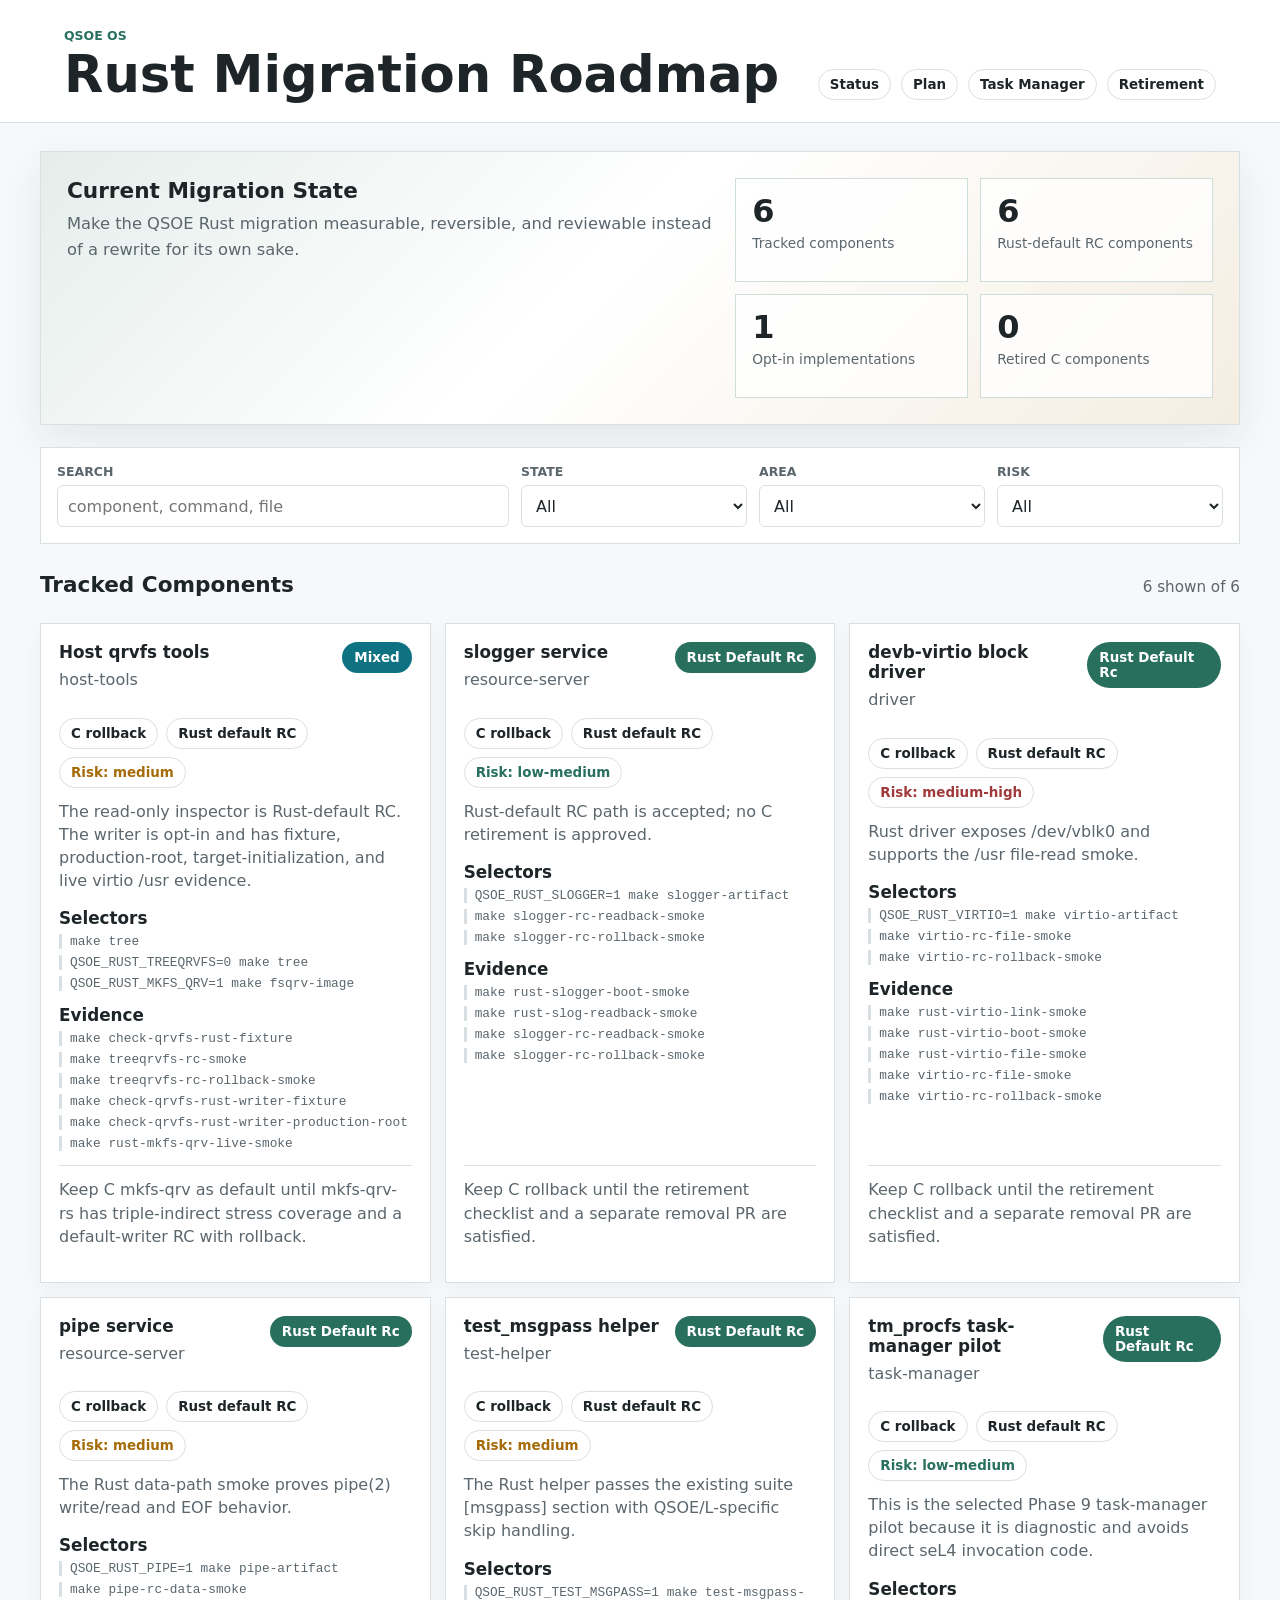
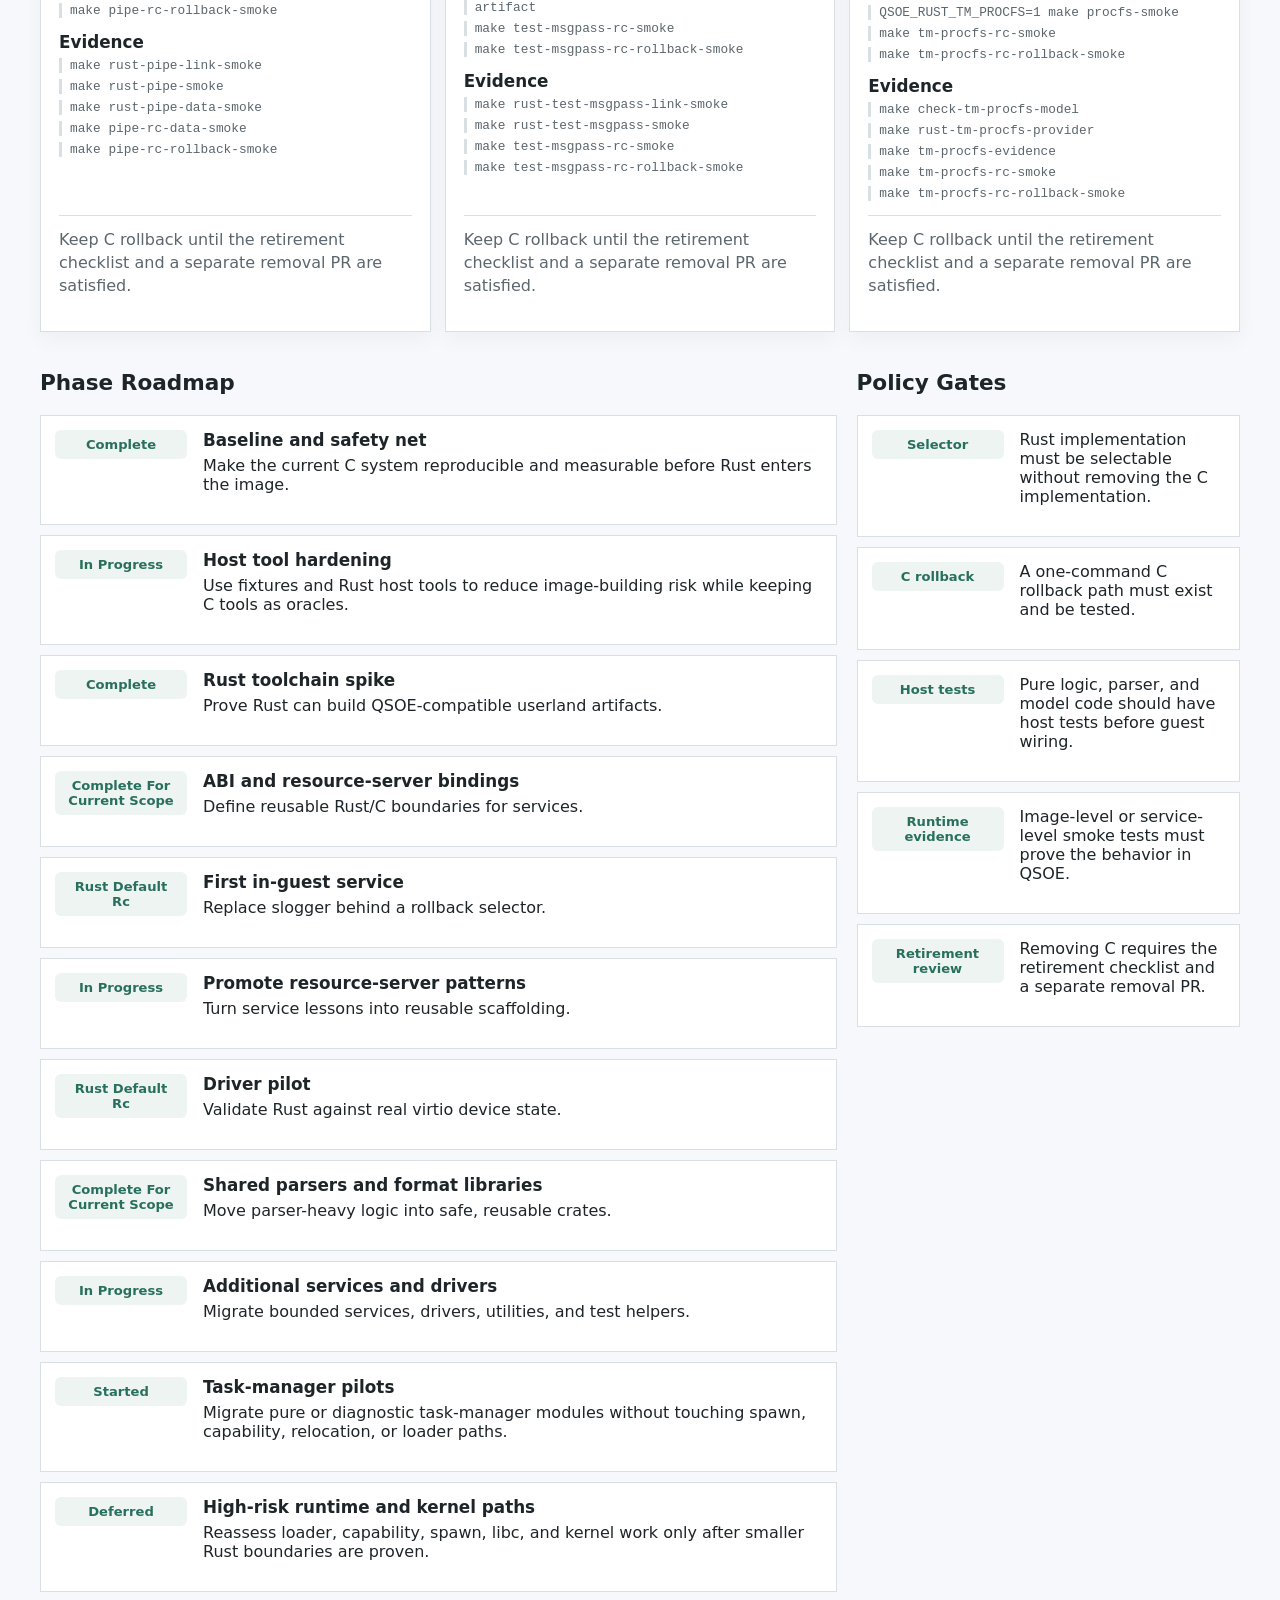
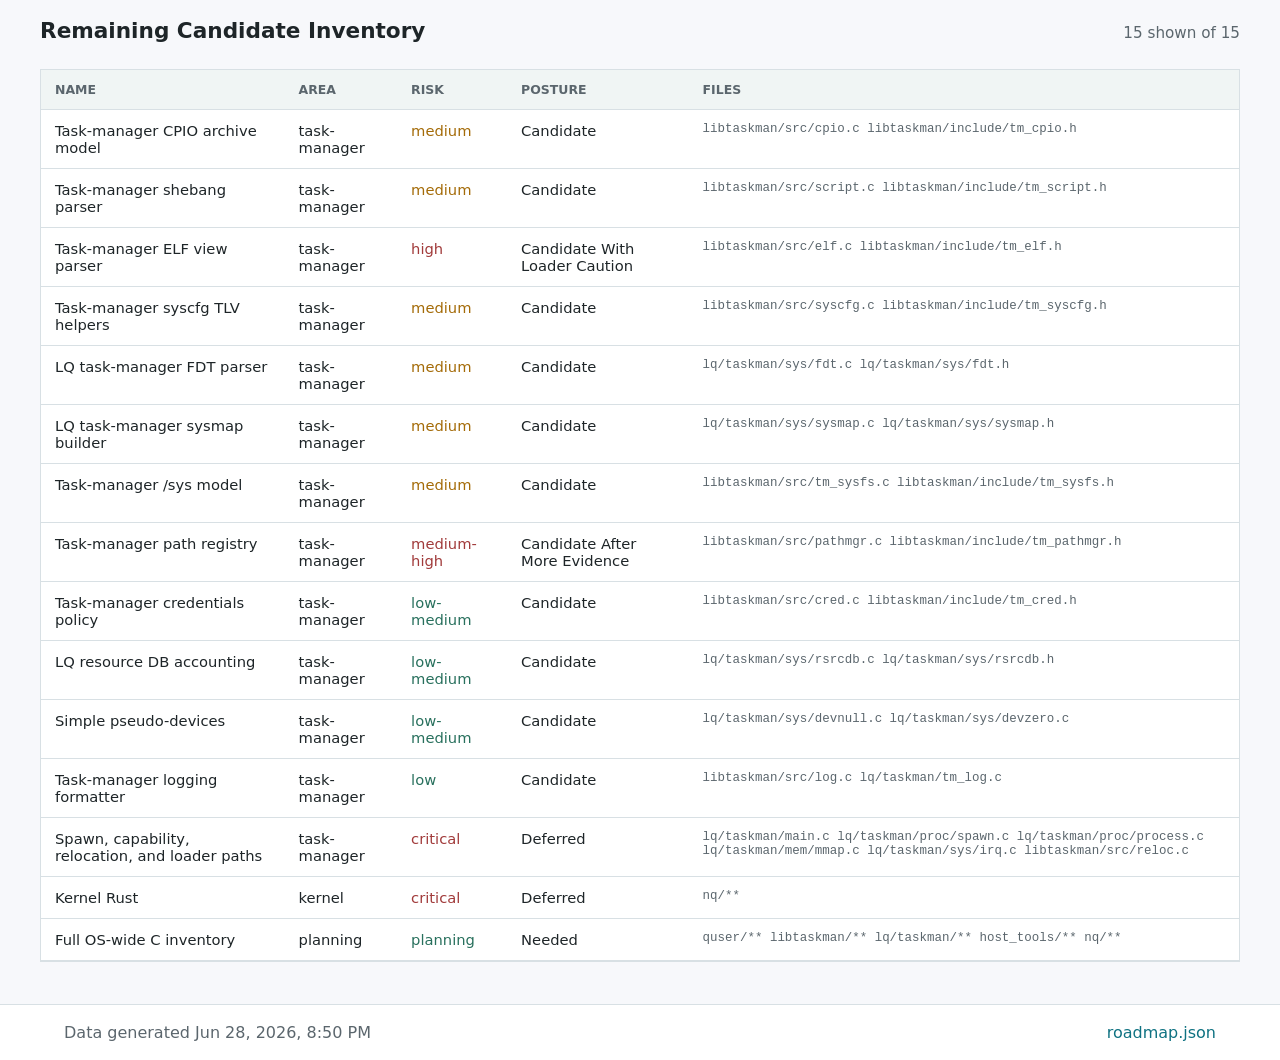
==== docs/roadmap/index.html @ cd80bfc3 "docs: address roadmap app review" ====
<!doctype html>
<html lang="en">
  <head>
    <meta charset="utf-8">
    <meta name="viewport" content="width=device-width, initial-scale=1">
    <title>QSOE Rust Migration Roadmap</title>
    <link rel="stylesheet" href="styles.css">
  </head>
  <body>
    <header class="app-header">
      <div>
        <p class="eyebrow">QSOE OS</p>
        <h1>Rust Migration Roadmap</h1>
      </div>
      <nav class="doc-links" aria-label="Source documents">
        <a href="https://github.com/dmytro-yemelianov/qsoe-os-rust-handover/blob/main/docs/rust-migration/STATUS.md">Status</a>
        <a href="https://github.com/dmytro-yemelianov/qsoe-os-rust-handover/blob/main/docs/rust-migration/PLAN.md">Plan</a>
        <a href="https://github.com/dmytro-yemelianov/qsoe-os-rust-handover/blob/main/docs/rust-migration/TASK_MANAGER.md">Task Manager</a>
        <a href="https://github.com/dmytro-yemelianov/qsoe-os-rust-handover/blob/main/docs/rust-migration/RETIREMENT.md">Retirement</a>
      </nav>
    </header>

    <main>
      <section class="summary-band" aria-labelledby="summary-title">
        <div class="summary-copy">
          <h2 id="summary-title">Current Migration State</h2>
          <p id="purpose">Loading roadmap data...</p>
        </div>
        <div class="metric-grid" id="metrics" aria-label="Roadmap metrics"></div>
      </section>

      <section class="controls" aria-label="Roadmap filters">
        <div class="control-field">
          <label for="search">Search</label>
          <input id="search" type="search" placeholder="component, command, file">
        </div>
        <div class="control-field">
          <label for="state-filter">State</label>
          <select id="state-filter"></select>
        </div>
        <div class="control-field">
          <label for="area-filter">Area</label>
          <select id="area-filter"></select>
        </div>
        <div class="control-field">
          <label for="risk-filter">Risk</label>
          <select id="risk-filter"></select>
        </div>
      </section>

      <section aria-labelledby="components-title">
        <div class="section-heading">
          <h2 id="components-title">Tracked Components</h2>
          <p id="component-count"></p>
        </div>
        <div class="component-grid" id="components"></div>
      </section>

      <section class="split-layout">
        <div>
          <div class="section-heading">
            <h2>Phase Roadmap</h2>
          </div>
          <div class="phase-list" id="phases"></div>
        </div>
        <div>
          <div class="section-heading">
            <h2>Policy Gates</h2>
          </div>
          <div class="policy-list" id="policies"></div>
        </div>
      </section>

      <section aria-labelledby="backlog-title">
        <div class="section-heading">
          <h2 id="backlog-title">Remaining Candidate Inventory</h2>
          <p id="backlog-count"></p>
        </div>
        <div class="backlog-table-wrap">
          <table>
            <thead>
              <tr>
                <th>Name</th>
                <th>Area</th>
                <th>Risk</th>
                <th>Posture</th>
                <th>Files</th>
              </tr>
            </thead>
            <tbody id="backlog"></tbody>
          </table>
        </div>
      </section>
    </main>

    <footer>
      <span id="generated"></span>
      <a href="roadmap.json">roadmap.json</a>
    </footer>

    <script src="app.js"></script>
  </body>
</html>
---- docs/roadmap/styles.css ----
:root {
  color-scheme: light;
  --bg: #f7f8fb;
  --surface: #ffffff;
  --surface-strong: #eef4f1;
  --text: #1e2528;
  --muted: #5b666d;
  --line: #d8e0e4;
  --green: #28705d;
  --teal: #0f7282;
  --amber: #a46b08;
  --red: #a13b3b;
  --blue: #3267a8;
  --shadow: 0 14px 36px rgba(20, 36, 44, 0.08);
}

* {
  box-sizing: border-box;
}

body {
  margin: 0;
  background: var(--bg);
  color: var(--text);
  font-family:
    Inter, ui-sans-serif, system-ui, -apple-system, BlinkMacSystemFont, "Segoe UI",
    sans-serif;
}

a {
  color: var(--teal);
  text-decoration: none;
}

a:hover {
  text-decoration: underline;
}

.app-header {
  display: flex;
  align-items: flex-end;
  justify-content: space-between;
  gap: 24px;
  padding: 28px clamp(20px, 5vw, 64px) 22px;
  border-bottom: 1px solid var(--line);
  background: #ffffff;
}

.eyebrow {
  margin: 0 0 6px;
  color: var(--green);
  font-size: 0.78rem;
  font-weight: 700;
  text-transform: uppercase;
}

h1,
h2,
h3,
p {
  margin-top: 0;
}

h1 {
  margin-bottom: 0;
  font-size: clamp(2rem, 4vw, 3.6rem);
  line-height: 1;
}

h2 {
  margin-bottom: 8px;
  font-size: 1.35rem;
}

h3 {
  margin-bottom: 6px;
  font-size: 1.05rem;
}

.doc-links {
  display: flex;
  flex-wrap: wrap;
  gap: 10px;
  justify-content: flex-end;
}

.doc-links a,
.tag,
.pill {
  border: 1px solid var(--line);
  border-radius: 999px;
  background: #fff;
  padding: 7px 11px;
  color: var(--text);
  font-size: 0.84rem;
  font-weight: 650;
}

main {
  width: min(1380px, 100%);
  margin: 0 auto;
  padding: 28px clamp(16px, 4vw, 40px) 42px;
}

.summary-band {
  display: grid;
  grid-template-columns: minmax(0, 1.15fr) minmax(320px, 0.85fr);
  gap: 22px;
  align-items: stretch;
  padding: 26px;
  border: 1px solid var(--line);
  background:
    linear-gradient(135deg, rgba(40, 112, 93, 0.12), transparent 45%),
    linear-gradient(315deg, rgba(164, 107, 8, 0.12), transparent 52%),
    var(--surface);
  box-shadow: var(--shadow);
}

.summary-copy p {
  max-width: 820px;
  color: var(--muted);
  font-size: 1.02rem;
  line-height: 1.6;
}

.metric-grid {
  display: grid;
  grid-template-columns: repeat(2, minmax(0, 1fr));
  gap: 12px;
}

.metric {
  min-height: 104px;
  padding: 16px;
  border: 1px solid rgba(40, 112, 93, 0.22);
  background: rgba(255, 255, 255, 0.82);
}

.metric strong {
  display: block;
  font-size: 2rem;
  line-height: 1;
}

.metric span {
  display: block;
  margin-top: 8px;
  color: var(--muted);
  font-size: 0.86rem;
}

.controls {
  display: grid;
  grid-template-columns: minmax(220px, 2fr) repeat(3, minmax(150px, 1fr));
  gap: 12px;
  margin: 22px 0 28px;
  padding: 16px;
  border: 1px solid var(--line);
  background: var(--surface);
}

.control-field label {
  display: block;
  margin-bottom: 6px;
  color: var(--muted);
  font-size: 0.78rem;
  font-weight: 700;
  text-transform: uppercase;
}

input,
select {
  width: 100%;
  min-height: 42px;
  border: 1px solid var(--line);
  border-radius: 6px;
  background: #fff;
  color: var(--text);
  font: inherit;
  padding: 8px 10px;
}

input:focus,
select:focus {
  outline: 3px solid rgba(15, 114, 130, 0.18);
  border-color: var(--teal);
}

.section-heading {
  display: flex;
  align-items: baseline;
  justify-content: space-between;
  gap: 16px;
  margin: 26px 0 12px;
}

.section-heading p {
  color: var(--muted);
  font-size: 0.95rem;
}

.component-grid {
  display: grid;
  grid-template-columns: repeat(3, minmax(0, 1fr));
  gap: 14px;
}

.component-card {
  display: flex;
  flex-direction: column;
  min-height: 360px;
  padding: 18px;
  border: 1px solid var(--line);
  background: var(--surface);
  box-shadow: 0 8px 20px rgba(22, 33, 39, 0.04);
}

.card-top {
  display: flex;
  align-items: flex-start;
  justify-content: space-between;
  gap: 12px;
  min-height: 50px;
}

.card-top p,
.component-card p {
  color: var(--muted);
  line-height: 1.45;
}

.tag-row {
  display: flex;
  flex-wrap: wrap;
  gap: 8px;
  margin: 10px 0 12px;
}

.state {
  border-color: transparent;
  color: #fff;
}

.state.rust-default-rc {
  background: var(--green);
}

.state.mixed {
  background: var(--teal);
}

.risk-low,
.risk-low-medium,
.risk-planning {
  color: var(--green);
}

.risk-medium {
  color: var(--amber);
}

.risk-medium-high,
.risk-high,
.risk-critical {
  color: var(--red);
}

.evidence-list,
.selector-list {
  display: grid;
  gap: 6px;
  margin: 0 0 14px;
  padding: 0;
  list-style: none;
}

.evidence-list li,
.selector-list li {
  border-left: 3px solid var(--line);
  padding-left: 8px;
  color: var(--muted);
  font-family: SFMono-Regular, Consolas, "Liberation Mono", monospace;
  font-size: 0.8rem;
  overflow-wrap: anywhere;
}

.next-gate {
  margin-top: auto;
  padding-top: 12px;
  border-top: 1px solid var(--line);
  color: var(--text);
}

.split-layout {
  display: grid;
  grid-template-columns: 1.35fr 0.65fr;
  gap: 20px;
  margin-top: 12px;
}

.phase-list,
.policy-list {
  display: grid;
  gap: 10px;
}

.phase,
.policy {
  display: grid;
  grid-template-columns: 132px 1fr;
  gap: 16px;
  padding: 14px;
  border: 1px solid var(--line);
  background: var(--surface);
}

.phase-status {
  align-self: start;
  border-radius: 6px;
  padding: 7px 9px;
  background: var(--surface-strong);
  color: var(--green);
  font-size: 0.82rem;
  font-weight: 700;
  text-align: center;
}

.backlog-table-wrap {
  overflow-x: auto;
  border: 1px solid var(--line);
  background: var(--surface);
}

table {
  width: 100%;
  min-width: 880px;
  border-collapse: collapse;
}

th,
td {
  padding: 12px 14px;
  border-bottom: 1px solid var(--line);
  text-align: left;
  vertical-align: top;
}

th {
  background: #f0f5f4;
  color: var(--muted);
  font-size: 0.78rem;
  text-transform: uppercase;
}

td {
  color: var(--text);
  font-size: 0.92rem;
}

.file-list {
  color: var(--muted);
  font-family: SFMono-Regular, Consolas, "Liberation Mono", monospace;
  font-size: 0.78rem;
  overflow-wrap: anywhere;
}

.empty {
  padding: 28px;
  border: 1px dashed var(--line);
  color: var(--muted);
  background: var(--surface);
}

footer {
  display: flex;
  justify-content: space-between;
  gap: 16px;
  padding: 18px clamp(20px, 5vw, 64px);
  border-top: 1px solid var(--line);
  background: #fff;
  color: var(--muted);
}

@media (max-width: 1050px) {
  .summary-band,
  .split-layout {
    grid-template-columns: 1fr;
  }

  .component-grid {
    grid-template-columns: repeat(2, minmax(0, 1fr));
  }
}

@media (max-width: 760px) {
  .app-header,
  .section-heading,
  footer {
    align-items: flex-start;
    flex-direction: column;
  }

  .doc-links {
    justify-content: flex-start;
  }

  .controls,
  .component-grid,
  .metric-grid {
    grid-template-columns: 1fr;
  }

  .summary-band {
    padding: 18px;
  }

  .phase,
  .policy {
    grid-template-columns: 1fr;
  }
}
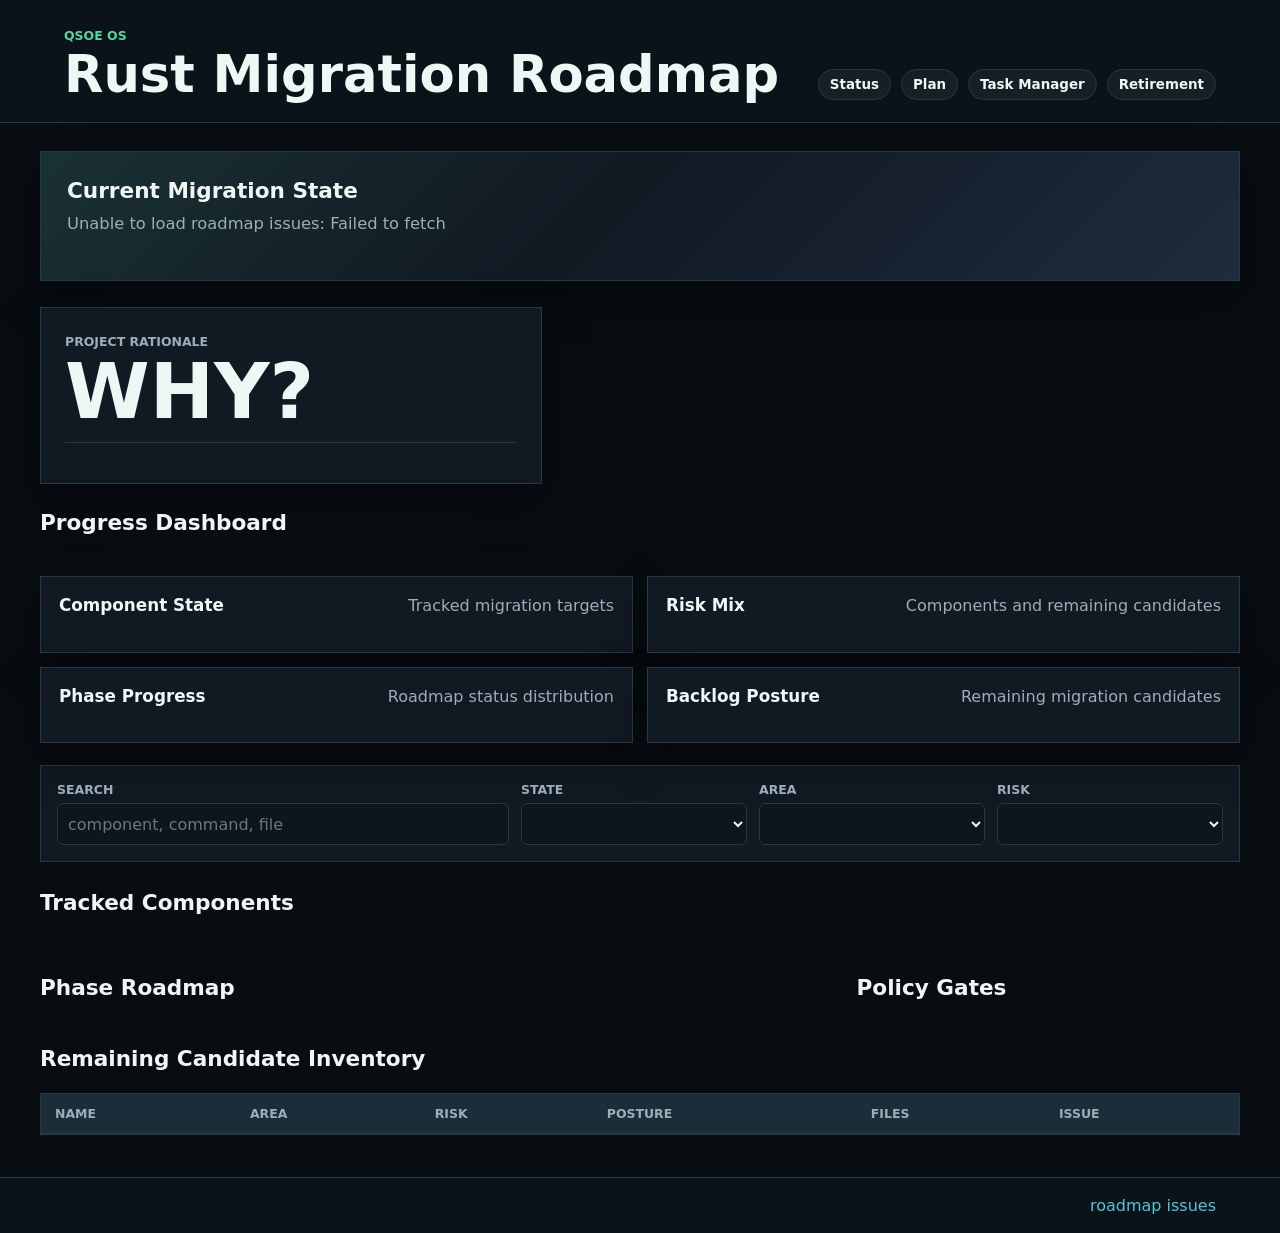
==== commit 24ff77f0: "docs: back roadmap app with GitHub issues (#157)" ====
--- a/docs/roadmap/index.html
+++ b/docs/roadmap/index.html
@@ -27,6 +27,56 @@
           <p id="purpose">Loading roadmap data...</p>
         </div>
         <div class="metric-grid" id="metrics" aria-label="Roadmap metrics"></div>
+      </section>
+
+      <section class="why-section" aria-labelledby="why-title">
+        <div class="why-copy">
+          <p class="eyebrow">Project Rationale</p>
+          <h2 id="why-title">WHY?</h2>
+          <p id="why-summary"></p>
+          <p id="why-rule"></p>
+        </div>
+        <div class="why-grid" id="why-points" aria-label="Why Rust migration exists"></div>
+      </section>
+
+      <section class="progress-section" aria-labelledby="progress-title">
+        <div class="section-heading">
+          <div>
+            <h2 id="progress-title">Progress Dashboard</h2>
+            <p id="progress-note"></p>
+          </div>
+        </div>
+        <div class="gauge-grid" id="progress-gauges" aria-label="Progress gauges"></div>
+        <div class="chart-grid" aria-label="Roadmap charts">
+          <article class="chart-card">
+            <div class="chart-heading">
+              <h3>Component State</h3>
+              <p>Tracked migration targets</p>
+            </div>
+            <div class="bar-chart" id="state-chart"></div>
+          </article>
+          <article class="chart-card">
+            <div class="chart-heading">
+              <h3>Risk Mix</h3>
+              <p>Components and remaining candidates</p>
+            </div>
+            <div class="bar-chart" id="risk-chart"></div>
+          </article>
+          <article class="chart-card">
+            <div class="chart-heading">
+              <h3>Phase Progress</h3>
+              <p>Roadmap status distribution</p>
+            </div>
+            <div class="bar-chart" id="phase-chart"></div>
+          </article>
+          <article class="chart-card">
+            <div class="chart-heading">
+              <h3>Backlog Posture</h3>
+              <p>Remaining migration candidates</p>
+            </div>
+            <div class="bar-chart" id="backlog-chart"></div>
+          </article>
+        </div>
       </section>
 
       <section class="controls" aria-label="Roadmap filters">
@@ -85,6 +135,7 @@
                 <th>Risk</th>
                 <th>Posture</th>
                 <th>Files</th>
+                <th>Issue</th>
               </tr>
             </thead>
             <tbody id="backlog"></tbody>
@@ -95,7 +146,7 @@
 
     <footer>
       <span id="generated"></span>
-      <a href="roadmap.json">roadmap.json</a>
+      <a href="https://github.com/dmytro-yemelianov/qsoe-os-rust-handover/issues?q=label%3Aroadmap">roadmap issues</a>
     </footer>
 
     <script src="app.js"></script>
--- a/docs/roadmap/styles.css
+++ b/docs/roadmap/styles.css
@@ -1,17 +1,19 @@
 :root {
-  color-scheme: light;
-  --bg: #f7f8fb;
-  --surface: #ffffff;
-  --surface-strong: #eef4f1;
-  --text: #1e2528;
-  --muted: #5b666d;
-  --line: #d8e0e4;
-  --green: #28705d;
-  --teal: #0f7282;
-  --amber: #a46b08;
-  --red: #a13b3b;
-  --blue: #3267a8;
-  --shadow: 0 14px 36px rgba(20, 36, 44, 0.08);
+  color-scheme: dark;
+  --bg: #080d12;
+  --surface: #111923;
+  --surface-soft: #15212d;
+  --surface-strong: #1c2d3a;
+  --text: #eef7f3;
+  --muted: #9caeb6;
+  --line: #283945;
+  --green: #55d69d;
+  --teal: #4cc9d9;
+  --amber: #f1b84f;
+  --red: #ff7777;
+  --blue: #7eb4ff;
+  --purple: #b59cff;
+  --shadow: 0 18px 44px rgba(0, 0, 0, 0.32);
 }
 
 * {
@@ -43,7 +45,7 @@
   gap: 24px;
   padding: 28px clamp(20px, 5vw, 64px) 22px;
   border-bottom: 1px solid var(--line);
-  background: #ffffff;
+  background: #0b1219;
 }
 
 .eyebrow {
@@ -89,11 +91,30 @@
 .pill {
   border: 1px solid var(--line);
   border-radius: 999px;
-  background: #fff;
+  background: rgba(255, 255, 255, 0.05);
   padding: 7px 11px;
   color: var(--text);
   font-size: 0.84rem;
   font-weight: 650;
+}
+
+.issue-link {
+  display: inline-flex;
+  align-items: center;
+  min-height: 28px;
+  border: 1px solid var(--line);
+  border-radius: 999px;
+  padding: 4px 9px;
+  color: var(--teal);
+  font-size: 0.82rem;
+  font-weight: 800;
+}
+
+.inline-heading {
+  display: flex;
+  align-items: flex-start;
+  justify-content: space-between;
+  gap: 12px;
 }
 
 main {
@@ -110,8 +131,8 @@
   padding: 26px;
   border: 1px solid var(--line);
   background:
-    linear-gradient(135deg, rgba(40, 112, 93, 0.12), transparent 45%),
-    linear-gradient(315deg, rgba(164, 107, 8, 0.12), transparent 52%),
+    linear-gradient(135deg, rgba(85, 214, 157, 0.13), transparent 45%),
+    linear-gradient(315deg, rgba(126, 180, 255, 0.12), transparent 52%),
     var(--surface);
   box-shadow: var(--shadow);
 }
@@ -132,8 +153,8 @@
 .metric {
   min-height: 104px;
   padding: 16px;
-  border: 1px solid rgba(40, 112, 93, 0.22);
-  background: rgba(255, 255, 255, 0.82);
+  border: 1px solid rgba(85, 214, 157, 0.25);
+  background: rgba(255, 255, 255, 0.045);
 }
 
 .metric strong {
@@ -149,6 +170,248 @@
   font-size: 0.86rem;
 }
 
+.why-section {
+  display: grid;
+  grid-template-columns: minmax(0, 0.85fr) minmax(360px, 1.15fr);
+  gap: 18px;
+  margin-top: 26px;
+}
+
+.why-copy,
+.why-card {
+  border: 1px solid var(--line);
+  background: var(--surface);
+  box-shadow: var(--shadow);
+}
+
+.why-copy {
+  padding: 24px;
+}
+
+.why-copy h2 {
+  font-size: clamp(2.4rem, 6vw, 5.4rem);
+  line-height: 0.9;
+}
+
+.why-copy p {
+  color: var(--muted);
+  line-height: 1.55;
+}
+
+#why-rule {
+  margin-bottom: 0;
+  padding-top: 16px;
+  border-top: 1px solid var(--line);
+  color: var(--text);
+}
+
+.why-grid {
+  display: grid;
+  grid-template-columns: repeat(3, minmax(0, 1fr));
+  gap: 12px;
+}
+
+.why-card {
+  display: grid;
+  align-content: start;
+  gap: 14px;
+  min-height: 220px;
+  padding: 18px;
+}
+
+.why-index {
+  color: var(--green);
+  font-size: 0.82rem;
+  font-weight: 800;
+}
+
+.why-card p {
+  margin-bottom: 0;
+  color: var(--text);
+  font-size: 1rem;
+  line-height: 1.45;
+}
+
+.progress-section {
+  margin-top: 26px;
+}
+
+.gauge-grid,
+.chart-grid {
+  display: grid;
+  gap: 14px;
+}
+
+.gauge-grid {
+  grid-template-columns: repeat(4, minmax(0, 1fr));
+}
+
+.chart-grid {
+  grid-template-columns: repeat(2, minmax(0, 1fr));
+  margin-top: 14px;
+}
+
+.gauge-card,
+.chart-card {
+  border: 1px solid var(--line);
+  background: var(--surface);
+  box-shadow: var(--shadow);
+}
+
+.gauge-card {
+  --gauge-color: var(--teal);
+  display: grid;
+  justify-items: center;
+  gap: 10px;
+  min-height: 246px;
+  padding: 20px;
+  text-align: center;
+}
+
+.tone-good {
+  --gauge-color: var(--green);
+}
+
+.tone-info {
+  --gauge-color: var(--blue);
+}
+
+.tone-warn {
+  --gauge-color: var(--amber);
+}
+
+.tone-accent {
+  --gauge-color: var(--purple);
+}
+
+.gauge-dial {
+  display: grid;
+  position: relative;
+  width: 132px;
+  aspect-ratio: 1;
+  place-items: center;
+  border-radius: 50%;
+  background:
+    radial-gradient(circle at center, var(--surface) 0 56%, transparent 57%),
+    conic-gradient(var(--gauge-color) var(--value), rgba(255, 255, 255, 0.08) 0);
+}
+
+.gauge-value {
+  position: relative;
+  color: var(--text);
+  font-size: 1.65rem;
+  font-weight: 800;
+}
+
+.gauge-card h3,
+.chart-card h3 {
+  margin-bottom: 0;
+}
+
+.gauge-card p,
+.chart-heading p {
+  margin-bottom: 0;
+  color: var(--muted);
+  line-height: 1.4;
+}
+
+.chart-card {
+  padding: 18px;
+}
+
+.chart-heading {
+  display: flex;
+  align-items: baseline;
+  justify-content: space-between;
+  gap: 16px;
+  margin-bottom: 16px;
+}
+
+.bar-chart {
+  display: grid;
+  gap: 12px;
+}
+
+.bar-row {
+  display: grid;
+  gap: 7px;
+}
+
+.bar-label,
+.meter-copy {
+  display: flex;
+  justify-content: space-between;
+  gap: 12px;
+  color: var(--muted);
+  font-size: 0.84rem;
+}
+
+.bar-label strong,
+.meter-copy strong {
+  color: var(--text);
+}
+
+.bar-track,
+.meter-track {
+  overflow: hidden;
+  height: 10px;
+  border: 1px solid rgba(255, 255, 255, 0.05);
+  border-radius: 999px;
+  background: rgba(255, 255, 255, 0.075);
+}
+
+.bar-fill,
+.meter-fill {
+  width: var(--bar-value, var(--meter-value, 0%));
+  height: 100%;
+  border-radius: inherit;
+  background: linear-gradient(90deg, var(--teal), var(--green));
+}
+
+.bar-fill {
+  min-width: 4px;
+}
+
+.bar-fill.risk-low,
+.bar-fill.risk-low-medium,
+.bar-fill.risk-rust-default-rc,
+.bar-fill.risk-complete,
+.bar-fill.risk-complete-for-current-scope {
+  background: linear-gradient(90deg, var(--green), var(--teal));
+}
+
+.bar-fill.risk-medium,
+.bar-fill.risk-in-progress,
+.bar-fill.risk-started,
+.bar-fill.risk-planning,
+.bar-fill.risk-candidate {
+  background: linear-gradient(90deg, var(--amber), var(--blue));
+}
+
+.bar-fill.risk-medium-high,
+.bar-fill.risk-high,
+.bar-fill.risk-critical,
+.bar-fill.risk-deferred,
+.bar-fill.risk-candidate-with-loader-caution,
+.bar-fill.risk-candidate-after-more-evidence {
+  background: linear-gradient(90deg, var(--red), var(--amber));
+}
+
+.bar-fill.risk-mixed,
+.bar-fill.risk-needed {
+  background: linear-gradient(90deg, var(--purple), var(--blue));
+}
+
+.meter {
+  display: grid;
+  gap: 7px;
+  margin: 10px 0 14px;
+}
+
+.meter-fill {
+  background: linear-gradient(90deg, var(--blue), var(--teal));
+}
+
 .controls {
   display: grid;
   grid-template-columns: minmax(220px, 2fr) repeat(3, minmax(150px, 1fr));
@@ -174,7 +437,7 @@
   min-height: 42px;
   border: 1px solid var(--line);
   border-radius: 6px;
-  background: #fff;
+  background: #0d151d;
   color: var(--text);
   font: inherit;
   padding: 8px 10px;
@@ -182,7 +445,7 @@
 
 input:focus,
 select:focus {
-  outline: 3px solid rgba(15, 114, 130, 0.18);
+  outline: 3px solid rgba(76, 201, 217, 0.18);
   border-color: var(--teal);
 }
 
@@ -212,7 +475,7 @@
   padding: 18px;
   border: 1px solid var(--line);
   background: var(--surface);
-  box-shadow: 0 8px 20px rgba(22, 33, 39, 0.04);
+  box-shadow: var(--shadow);
 }
 
 .card-top {
@@ -238,7 +501,7 @@
 
 .state {
   border-color: transparent;
-  color: #fff;
+  color: #071017;
 }
 
 .state.rust-default-rc {
@@ -333,7 +596,7 @@
 
 table {
   width: 100%;
-  min-width: 880px;
+  min-width: 960px;
   border-collapse: collapse;
 }
 
@@ -346,7 +609,7 @@
 }
 
 th {
-  background: #f0f5f4;
+  background: var(--surface-strong);
   color: var(--muted);
   font-size: 0.78rem;
   text-transform: uppercase;
@@ -361,6 +624,7 @@
   color: var(--muted);
   font-family: SFMono-Regular, Consolas, "Liberation Mono", monospace;
   font-size: 0.78rem;
+  white-space: pre-line;
   overflow-wrap: anywhere;
 }
 
@@ -377,18 +641,28 @@
   gap: 16px;
   padding: 18px clamp(20px, 5vw, 64px);
   border-top: 1px solid var(--line);
-  background: #fff;
+  background: #0b1219;
   color: var(--muted);
 }
 
 @media (max-width: 1050px) {
   .summary-band,
-  .split-layout {
+  .split-layout,
+  .why-section {
     grid-template-columns: 1fr;
   }
 
   .component-grid {
     grid-template-columns: repeat(2, minmax(0, 1fr));
+  }
+
+  .gauge-grid,
+  .chart-grid {
+    grid-template-columns: repeat(2, minmax(0, 1fr));
+  }
+
+  .why-grid {
+    grid-template-columns: repeat(3, minmax(0, 1fr));
   }
 }
 
@@ -406,7 +680,10 @@
 
   .controls,
   .component-grid,
-  .metric-grid {
+  .metric-grid,
+  .gauge-grid,
+  .chart-grid,
+  .why-grid {
     grid-template-columns: 1fr;
   }
 
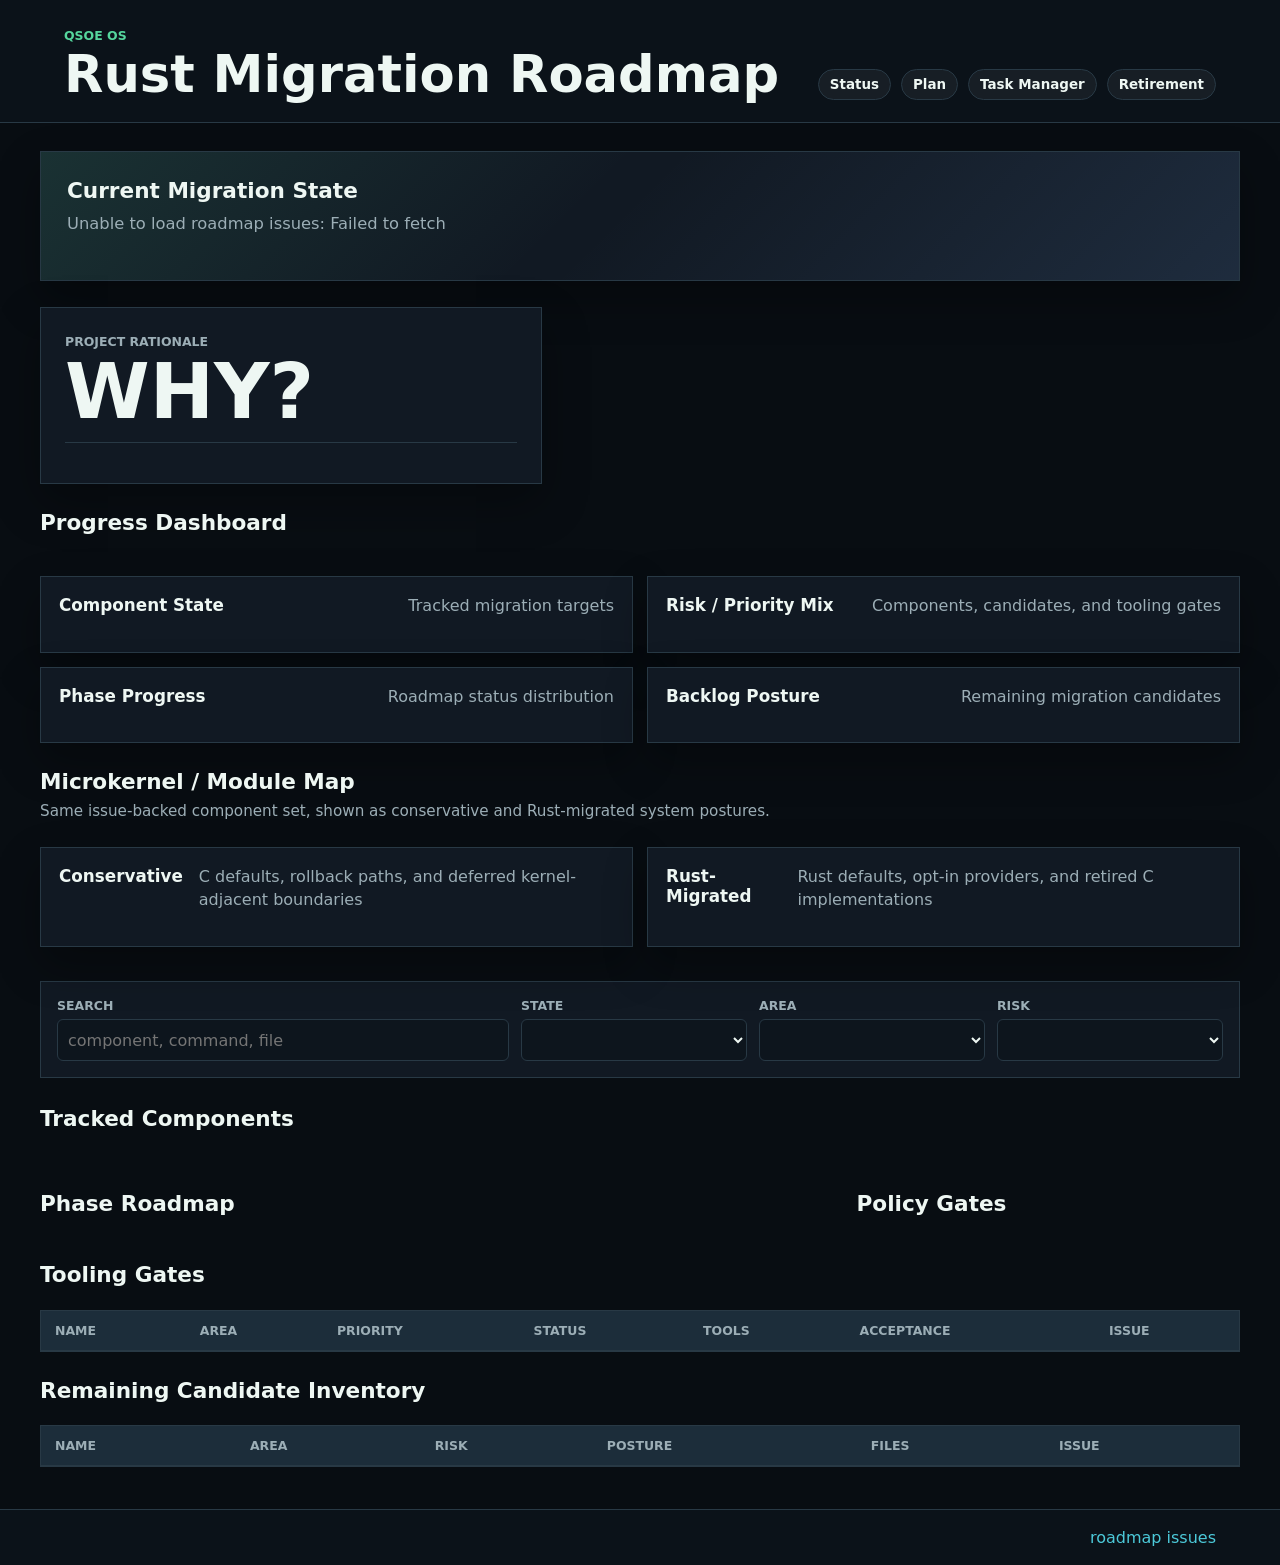
==== commit 35d94c7e: "Merge pull request #221 from dmytro-yemelianov/codex/roadmap-architecture-map [codex] Add roadmap ar" ====
--- a/docs/roadmap/index.html
+++ b/docs/roadmap/index.html
@@ -57,8 +57,8 @@
           </article>
           <article class="chart-card">
             <div class="chart-heading">
-              <h3>Risk Mix</h3>
-              <p>Components and remaining candidates</p>
+              <h3>Risk / Priority Mix</h3>
+              <p>Components, candidates, and tooling gates</p>
             </div>
             <div class="bar-chart" id="risk-chart"></div>
           </article>
@@ -77,6 +77,32 @@
             <div class="bar-chart" id="backlog-chart"></div>
           </article>
         </div>
+      </section>
+
+      <section class="architecture-section" aria-labelledby="architecture-title">
+        <div class="section-heading">
+          <div>
+            <h2 id="architecture-title">Microkernel / Module Map</h2>
+            <p>Same issue-backed component set, shown as conservative and Rust-migrated system postures.</p>
+          </div>
+        </div>
+        <div class="architecture-grid">
+          <article class="architecture-card">
+            <div class="chart-heading">
+              <h3>Conservative</h3>
+              <p>C defaults, rollback paths, and deferred kernel-adjacent boundaries</p>
+            </div>
+            <div class="architecture-map" id="architecture-conservative"></div>
+          </article>
+          <article class="architecture-card">
+            <div class="chart-heading">
+              <h3>Rust-Migrated</h3>
+              <p>Rust defaults, opt-in providers, and retired C implementations</p>
+            </div>
+            <div class="architecture-map" id="architecture-rust"></div>
+          </article>
+        </div>
+        <div class="architecture-legend" id="architecture-legend" aria-label="Architecture legend"></div>
       </section>
 
       <section class="controls" aria-label="Roadmap filters">
@@ -118,6 +144,29 @@
             <h2>Policy Gates</h2>
           </div>
           <div class="policy-list" id="policies"></div>
+        </div>
+      </section>
+
+      <section aria-labelledby="tooling-title">
+        <div class="section-heading">
+          <h2 id="tooling-title">Tooling Gates</h2>
+          <p id="tooling-count"></p>
+        </div>
+        <div class="backlog-table-wrap">
+          <table>
+            <thead>
+              <tr>
+                <th>Name</th>
+                <th>Area</th>
+                <th>Priority</th>
+                <th>Status</th>
+                <th>Tools</th>
+                <th>Acceptance</th>
+                <th>Issue</th>
+              </tr>
+            </thead>
+            <tbody id="tooling"></tbody>
+          </table>
         </div>
       </section>
 
--- a/docs/roadmap/styles.css
+++ b/docs/roadmap/styles.css
@@ -375,6 +375,7 @@
 .bar-fill.risk-low,
 .bar-fill.risk-low-medium,
 .bar-fill.risk-rust-default-rc,
+.bar-fill.risk-retired,
 .bar-fill.risk-complete,
 .bar-fill.risk-complete-for-current-scope {
   background: linear-gradient(90deg, var(--green), var(--teal));
@@ -398,6 +399,7 @@
 }
 
 .bar-fill.risk-mixed,
+.bar-fill.risk-rust-opt-in,
 .bar-fill.risk-needed {
   background: linear-gradient(90deg, var(--purple), var(--blue));
 }
@@ -410,6 +412,196 @@
 
 .meter-fill {
   background: linear-gradient(90deg, var(--blue), var(--teal));
+}
+
+.architecture-section {
+  margin-top: 26px;
+}
+
+.architecture-grid {
+  display: grid;
+  grid-template-columns: repeat(2, minmax(0, 1fr));
+  gap: 14px;
+}
+
+.architecture-card {
+  padding: 18px;
+  border: 1px solid var(--line);
+  background: var(--surface);
+  box-shadow: var(--shadow);
+}
+
+.architecture-map {
+  display: grid;
+  gap: 14px;
+}
+
+.kernel-node {
+  display: grid;
+  gap: 7px;
+  min-height: 96px;
+  padding: 18px;
+  border: 1px solid rgba(126, 180, 255, 0.34);
+  background:
+    linear-gradient(135deg, rgba(126, 180, 255, 0.18), transparent 62%),
+    var(--surface-soft);
+  text-align: center;
+}
+
+.kernel-node strong {
+  font-size: 1.08rem;
+}
+
+.kernel-node span {
+  color: var(--muted);
+  line-height: 1.45;
+}
+
+.architecture-stats {
+  display: flex;
+  flex-wrap: wrap;
+  gap: 8px;
+}
+
+.architecture-stats span {
+  border: 1px solid var(--line);
+  border-radius: 999px;
+  padding: 6px 10px;
+  background: rgba(255, 255, 255, 0.045);
+  color: var(--muted);
+  font-size: 0.78rem;
+  font-weight: 700;
+}
+
+.architecture-boundary {
+  display: grid;
+  grid-template-columns: 1fr auto 1fr;
+  align-items: center;
+  gap: 10px;
+  color: var(--muted);
+  font-size: 0.76rem;
+  font-weight: 800;
+  text-transform: uppercase;
+}
+
+.architecture-boundary::before,
+.architecture-boundary::after {
+  content: "";
+  height: 1px;
+  background: var(--line);
+}
+
+.architecture-lanes {
+  display: grid;
+  gap: 12px;
+}
+
+.architecture-lane {
+  display: grid;
+  gap: 10px;
+  padding: 13px;
+  border: 1px solid var(--line);
+  background: rgba(255, 255, 255, 0.025);
+}
+
+.lane-heading {
+  display: flex;
+  align-items: center;
+  justify-content: space-between;
+  gap: 12px;
+}
+
+.lane-heading h4 {
+  margin: 0;
+  font-size: 0.92rem;
+}
+
+.lane-heading span {
+  color: var(--muted);
+  font-size: 0.78rem;
+  font-weight: 800;
+}
+
+.module-cloud {
+  display: grid;
+  grid-template-columns: repeat(2, minmax(0, 1fr));
+  gap: 8px;
+}
+
+.module-node {
+  display: grid;
+  gap: 5px;
+  min-height: 68px;
+  padding: 10px;
+  border: 1px solid var(--line);
+  background: rgba(255, 255, 255, 0.035);
+  color: var(--text);
+  text-decoration: none;
+}
+
+.module-node:hover {
+  border-color: var(--teal);
+  text-decoration: none;
+}
+
+.module-node strong {
+  font-size: 0.86rem;
+  line-height: 1.2;
+}
+
+.module-node span {
+  color: var(--muted);
+  font-size: 0.74rem;
+  font-weight: 750;
+  text-transform: uppercase;
+}
+
+.module-c {
+  border-color: rgba(241, 184, 79, 0.62);
+  background: rgba(241, 184, 79, 0.09);
+}
+
+.module-rollback {
+  border-color: rgba(76, 201, 217, 0.58);
+  background: rgba(76, 201, 217, 0.09);
+}
+
+.module-rust,
+.module-retired {
+  border-color: rgba(85, 214, 157, 0.62);
+  background: rgba(85, 214, 157, 0.09);
+}
+
+.module-optin {
+  border-color: rgba(181, 156, 255, 0.56);
+  background: rgba(181, 156, 255, 0.09);
+}
+
+.module-unknown {
+  border-color: rgba(255, 119, 119, 0.5);
+  background: rgba(255, 119, 119, 0.07);
+}
+
+.architecture-legend {
+  display: flex;
+  flex-wrap: wrap;
+  gap: 10px;
+  margin-top: 12px;
+  color: var(--muted);
+  font-size: 0.82rem;
+}
+
+.legend-item {
+  display: inline-flex;
+  align-items: center;
+  gap: 7px;
+}
+
+.legend-swatch {
+  display: inline-block;
+  width: 12px;
+  height: 12px;
+  border: 1px solid var(--line);
 }
 
 .controls {
@@ -510,6 +702,14 @@
 
 .state.mixed {
   background: var(--teal);
+}
+
+.state.rust-opt-in {
+  background: var(--teal);
+}
+
+.state.retired {
+  background: var(--green);
 }
 
 .risk-low,
@@ -661,6 +861,10 @@
     grid-template-columns: repeat(2, minmax(0, 1fr));
   }
 
+  .architecture-grid {
+    grid-template-columns: 1fr;
+  }
+
   .why-grid {
     grid-template-columns: repeat(3, minmax(0, 1fr));
   }
@@ -683,6 +887,7 @@
   .metric-grid,
   .gauge-grid,
   .chart-grid,
+  .module-cloud,
   .why-grid {
     grid-template-columns: 1fr;
   }
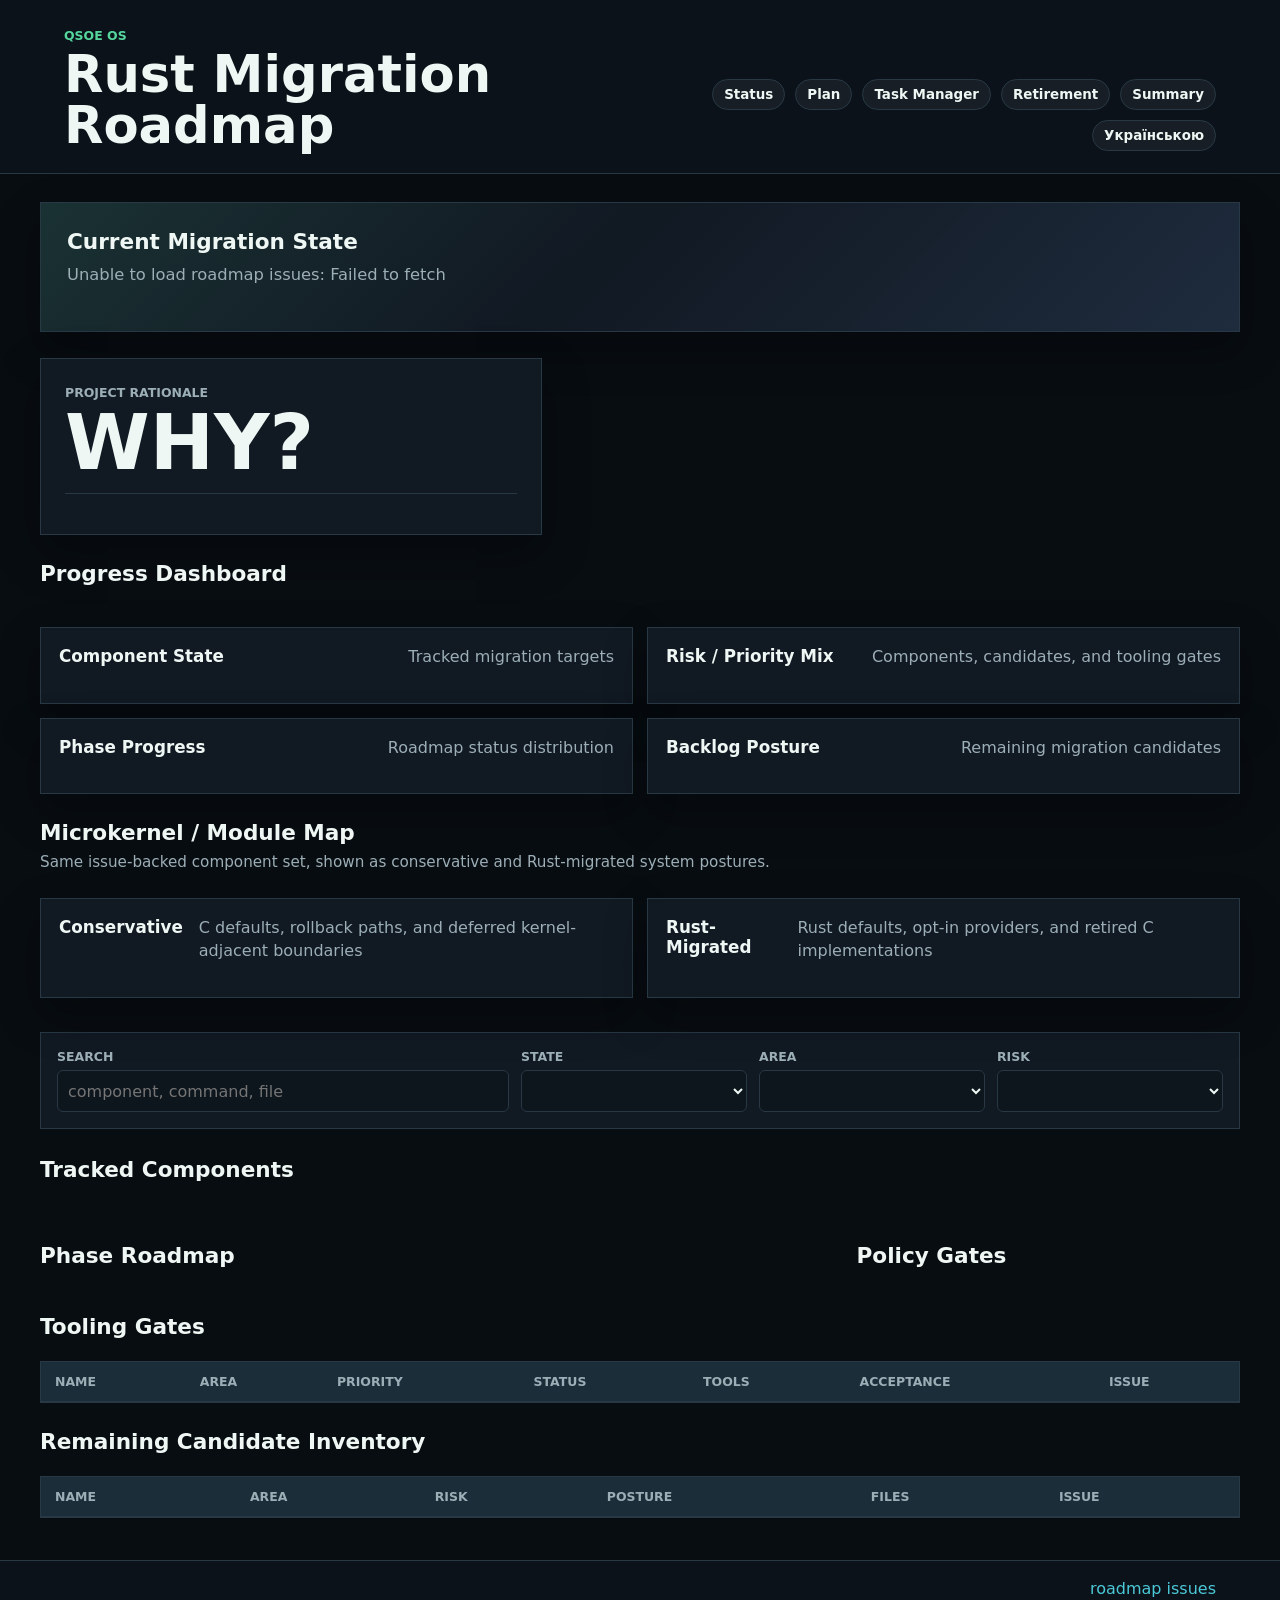
==== commit 02958a85: "docs: add project summary pages" ====
--- a/docs/roadmap/index.html
+++ b/docs/roadmap/index.html
@@ -17,6 +17,8 @@
         <a href="https://github.com/dmytro-yemelianov/qsoe-os-rust-handover/blob/main/docs/rust-migration/PLAN.md">Plan</a>
         <a href="https://github.com/dmytro-yemelianov/qsoe-os-rust-handover/blob/main/docs/rust-migration/TASK_MANAGER.md">Task Manager</a>
         <a href="https://github.com/dmytro-yemelianov/qsoe-os-rust-handover/blob/main/docs/rust-migration/RETIREMENT.md">Retirement</a>
+        <a href="project-summary.html">Summary</a>
+        <a href="project-summary.uk.html">Українською</a>
       </nav>
     </header>
 
--- a/docs/roadmap/styles.css
+++ b/docs/roadmap/styles.css
@@ -38,6 +38,14 @@
   text-decoration: underline;
 }
 
+code,
+pre,
+.summary-panel li,
+.summary-panel p,
+.evidence-strip span {
+  overflow-wrap: anywhere;
+}
+
 .app-header {
   display: flex;
   align-items: flex-end;
@@ -230,6 +238,85 @@
   color: var(--text);
   font-size: 1rem;
   line-height: 1.45;
+}
+
+.summary-page {
+  max-width: 1180px;
+}
+
+.summary-hero,
+.summary-panel {
+  border: 1px solid var(--line);
+  background: var(--surface);
+  box-shadow: var(--shadow);
+}
+
+.summary-hero {
+  padding: clamp(24px, 5vw, 46px);
+  background:
+    radial-gradient(circle at 18% 12%, rgba(85, 214, 157, 0.2), transparent 28%),
+    linear-gradient(135deg, rgba(126, 180, 255, 0.12), transparent 52%),
+    var(--surface);
+}
+
+.summary-hero h2 {
+  max-width: 920px;
+  font-size: clamp(2rem, 4vw, 4.4rem);
+  line-height: 0.98;
+}
+
+.summary-hero p,
+.summary-panel p,
+.summary-panel li {
+  color: var(--muted);
+  line-height: 1.62;
+}
+
+.summary-hero p {
+  max-width: 880px;
+  font-size: 1.08rem;
+}
+
+.summary-grid {
+  display: grid;
+  grid-template-columns: repeat(2, minmax(0, 1fr));
+  gap: 16px;
+  margin-top: 18px;
+}
+
+.summary-panel {
+  padding: 22px;
+}
+
+.summary-panel ul {
+  margin: 0;
+  padding-left: 18px;
+}
+
+.summary-panel li + li,
+.summary-panel p + p {
+  margin-top: 10px;
+}
+
+.summary-wide {
+  margin-top: 18px;
+}
+
+.evidence-strip {
+  display: flex;
+  flex-wrap: wrap;
+  gap: 10px;
+  margin: 16px 0;
+}
+
+.evidence-strip span {
+  border: 1px solid rgba(85, 214, 157, 0.32);
+  border-radius: 999px;
+  padding: 8px 11px;
+  background: rgba(85, 214, 157, 0.08);
+  color: var(--text);
+  font-size: 0.86rem;
+  font-weight: 700;
 }
 
 .progress-section {
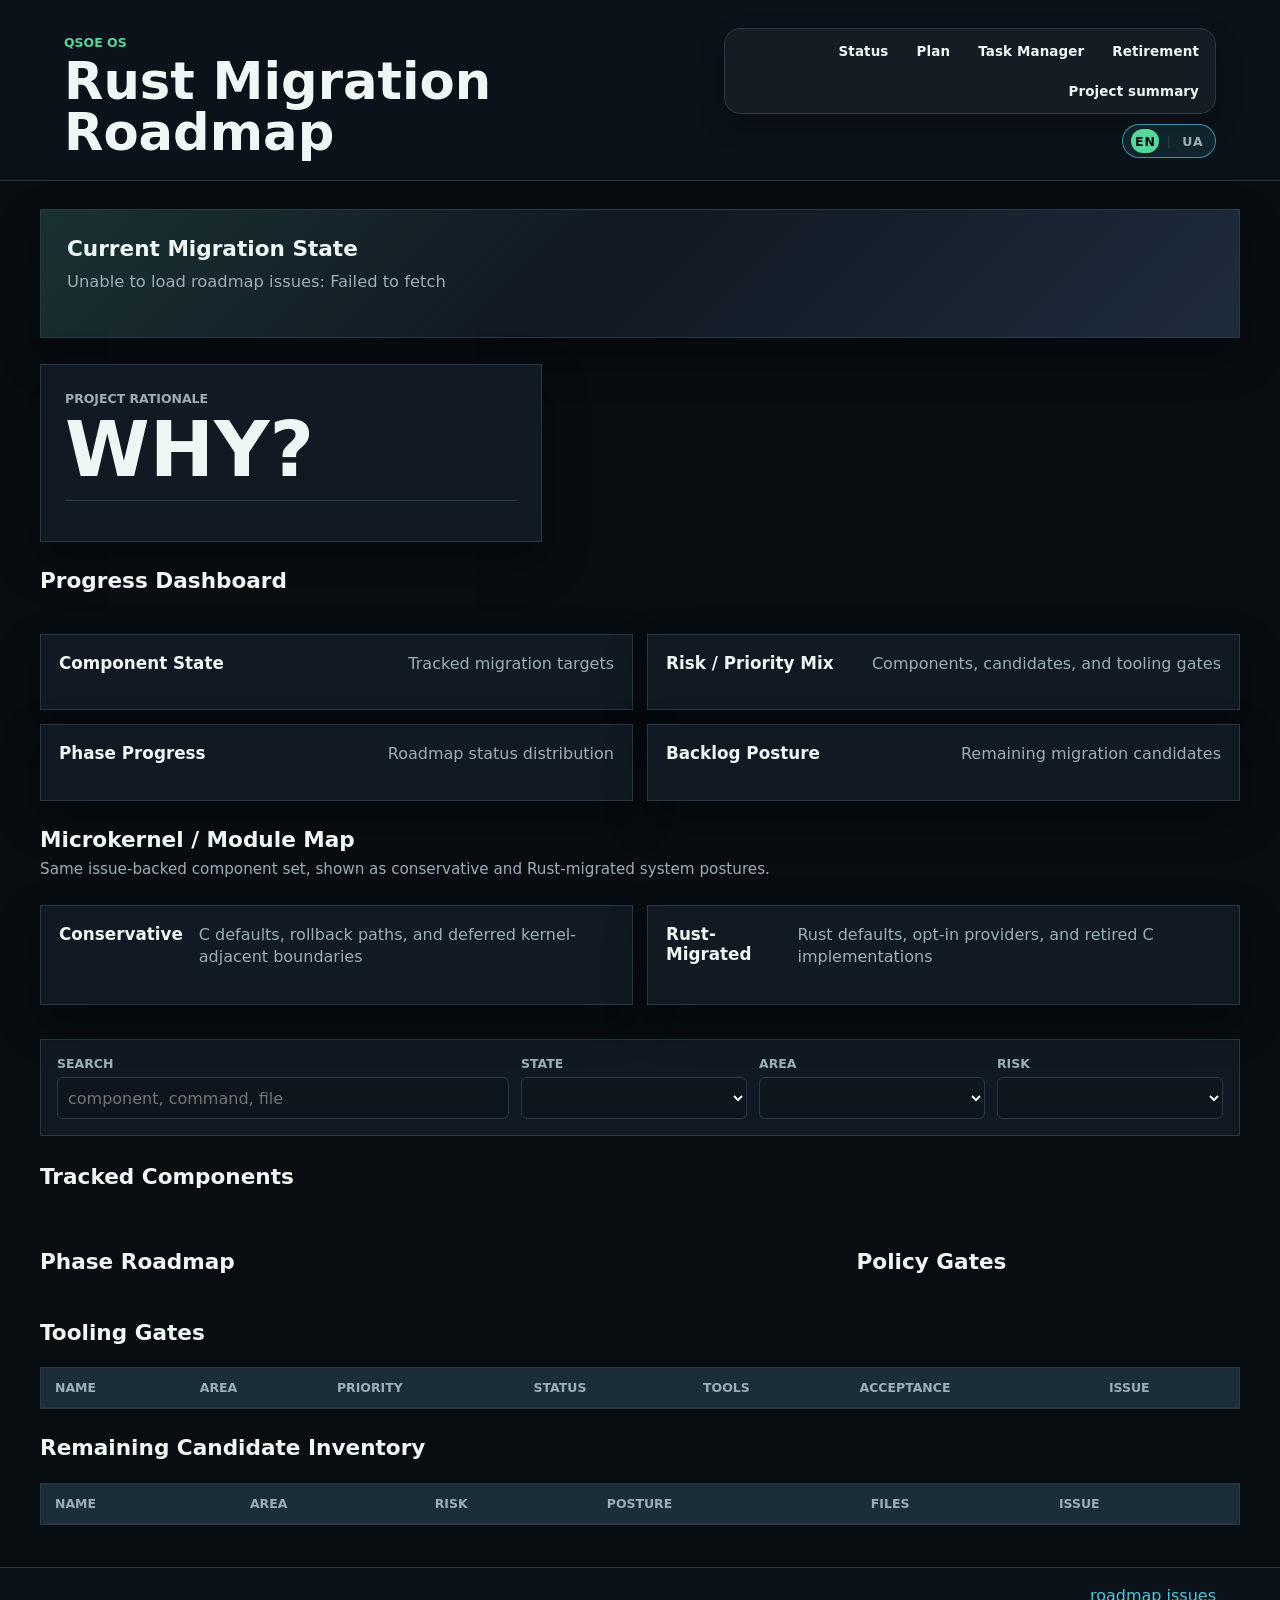
==== commit 02694b5f: "docs: make roadmap navigation explicit" ====
--- a/docs/roadmap/index.html
+++ b/docs/roadmap/index.html
@@ -12,14 +12,20 @@
         <p class="eyebrow">QSOE OS</p>
         <h1>Rust Migration Roadmap</h1>
       </div>
-      <nav class="doc-links" aria-label="Source documents">
-        <a href="https://github.com/dmytro-yemelianov/qsoe-os-rust-handover/blob/main/docs/rust-migration/STATUS.md">Status</a>
-        <a href="https://github.com/dmytro-yemelianov/qsoe-os-rust-handover/blob/main/docs/rust-migration/PLAN.md">Plan</a>
-        <a href="https://github.com/dmytro-yemelianov/qsoe-os-rust-handover/blob/main/docs/rust-migration/TASK_MANAGER.md">Task Manager</a>
-        <a href="https://github.com/dmytro-yemelianov/qsoe-os-rust-handover/blob/main/docs/rust-migration/RETIREMENT.md">Retirement</a>
-        <a href="project-summary.html">Summary</a>
-        <a href="project-summary.uk.html">Українською</a>
-      </nav>
+      <div class="header-actions">
+        <nav class="site-nav" aria-label="Roadmap navigation">
+          <a href="https://github.com/dmytro-yemelianov/qsoe-os-rust-handover/blob/main/docs/rust-migration/STATUS.md">Status</a>
+          <a href="https://github.com/dmytro-yemelianov/qsoe-os-rust-handover/blob/main/docs/rust-migration/PLAN.md">Plan</a>
+          <a href="https://github.com/dmytro-yemelianov/qsoe-os-rust-handover/blob/main/docs/rust-migration/TASK_MANAGER.md">Task Manager</a>
+          <a href="https://github.com/dmytro-yemelianov/qsoe-os-rust-handover/blob/main/docs/rust-migration/RETIREMENT.md">Retirement</a>
+          <a href="project-summary.html">Project summary</a>
+        </nav>
+        <nav class="lang-switch" aria-label="Language switcher">
+          <span class="is-active" aria-current="page">EN</span>
+          <span class="separator" aria-hidden="true">|</span>
+          <a href="index.uk.html" lang="uk" hreflang="uk">UA</a>
+        </nav>
+      </div>
     </header>
 
     <main>
--- a/docs/roadmap/styles.css
+++ b/docs/roadmap/styles.css
@@ -87,14 +87,106 @@
   font-size: 1.05rem;
 }
 
-.doc-links {
+.header-actions {
+  display: flex;
+  flex-direction: column;
+  align-items: flex-end;
+  gap: 10px;
+}
+
+.site-nav {
   display: flex;
   flex-wrap: wrap;
-  gap: 10px;
+  gap: 4px;
   justify-content: flex-end;
-}
-
-.doc-links a,
+  padding: 4px;
+  border: 1px solid var(--line);
+  border-radius: 16px;
+  background: rgba(255, 255, 255, 0.045);
+  box-shadow: 0 12px 28px rgba(0, 0, 0, 0.2);
+}
+
+.site-nav a {
+  display: inline-flex;
+  align-items: center;
+  justify-content: center;
+  min-height: 36px;
+  border-radius: 11px;
+  padding: 8px 12px;
+  color: var(--text);
+  font-size: 0.84rem;
+  font-weight: 800;
+  letter-spacing: 0.01em;
+  text-decoration: none;
+  transition:
+    background 140ms ease,
+    color 140ms ease,
+    transform 140ms ease;
+}
+
+.site-nav a:hover,
+.site-nav a:focus-visible,
+.site-nav a[aria-current="page"] {
+  background: rgba(85, 214, 157, 0.16);
+  color: var(--green);
+  text-decoration: none;
+  transform: translateY(-1px);
+}
+
+.site-nav a:focus-visible {
+  outline: 2px solid var(--green);
+  outline-offset: 3px;
+}
+
+.lang-switch {
+  display: inline-flex;
+  align-items: center;
+  gap: 7px;
+  min-height: 32px;
+  border: 1px solid rgba(76, 201, 217, 0.68);
+  border-radius: 999px;
+  background: rgba(76, 201, 217, 0.1);
+  padding: 4px 8px;
+  color: var(--muted);
+  font-size: 0.78rem;
+  font-weight: 900;
+  letter-spacing: 0.08em;
+}
+
+.lang-switch a,
+.lang-switch span {
+  display: inline-flex;
+  align-items: center;
+  justify-content: center;
+  min-width: 28px;
+  min-height: 24px;
+  border-radius: 999px;
+  color: inherit;
+  text-decoration: none;
+}
+
+.lang-switch a:hover,
+.lang-switch a:focus-visible {
+  color: var(--text);
+  background: rgba(255, 255, 255, 0.08);
+  text-decoration: none;
+}
+
+.lang-switch a:focus-visible {
+  outline: 2px solid var(--green);
+  outline-offset: 3px;
+}
+
+.lang-switch .is-active {
+  background: var(--green);
+  color: #06110d;
+}
+
+.lang-switch .separator {
+  min-width: auto;
+  color: var(--line);
+}
+
 .tag,
 .pill {
   border: 1px solid var(--line);
@@ -275,6 +367,24 @@
 .summary-hero p {
   max-width: 880px;
   font-size: 1.08rem;
+}
+
+.summary-tldr {
+  display: grid;
+  grid-template-columns: auto minmax(0, 1fr);
+  gap: 10px;
+  max-width: 920px;
+  margin: 18px 0;
+  border: 1px solid rgba(241, 184, 79, 0.42);
+  border-radius: 18px;
+  padding: 14px 16px;
+  background: rgba(241, 184, 79, 0.1);
+  color: var(--text);
+  line-height: 1.55;
+}
+
+.summary-tldr strong {
+  color: var(--amber);
 }
 
 .summary-grid {
